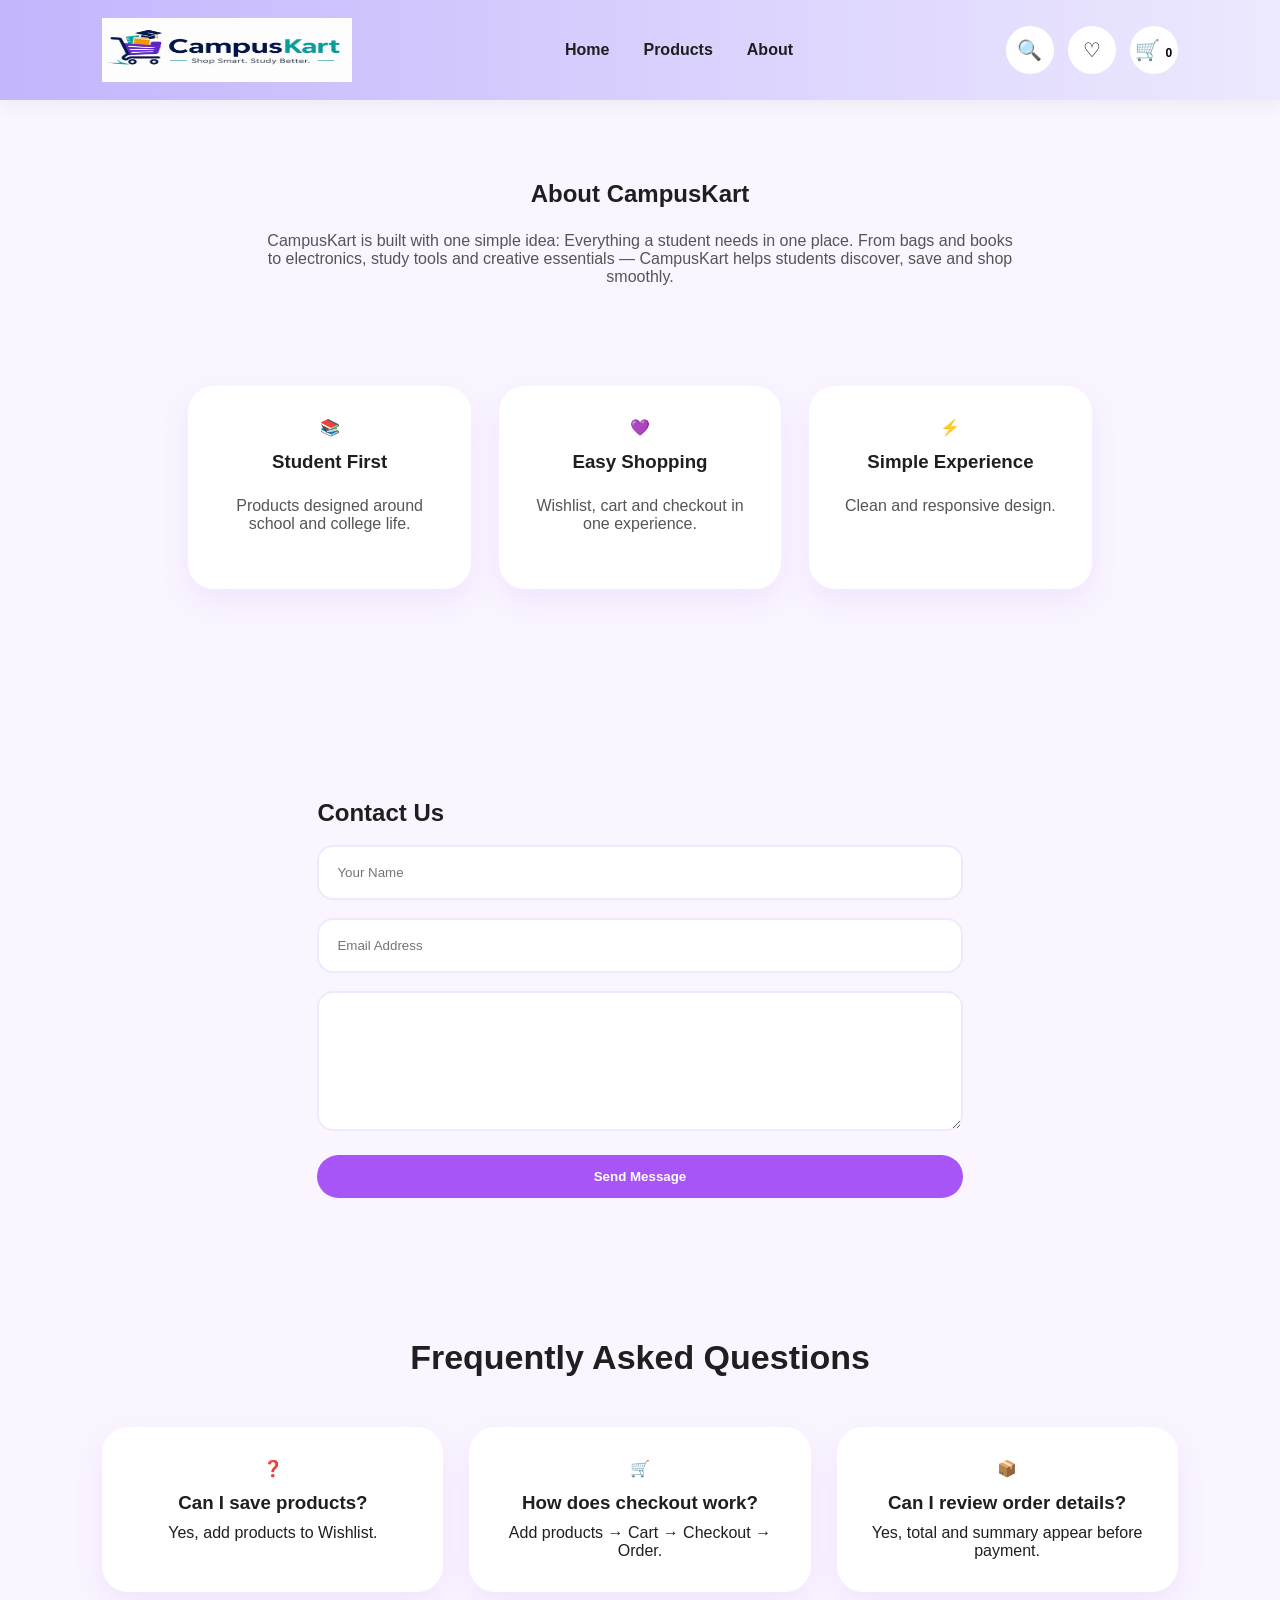
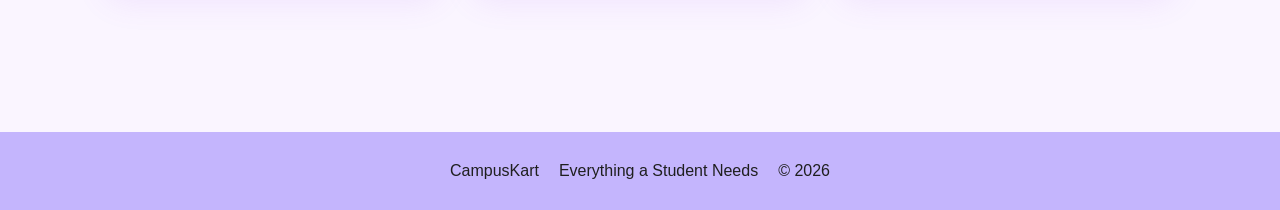
==== about.html @ d4aa6871 "first commit" ====
<!DOCTYPE html>
<html lang="en">

<head>

<meta charset="UTF-8">

<meta
name="viewport"
content="width=device-width, initial-scale=1.0">

<title>

CampusKart | About

</title>

<link
rel="stylesheet"
href="css/style.css">

</head>



<body>



<!-- NAVBAR -->

<header class="navbar">

<div class="logo">

<a href="index.html">

<img
src="images/iykyk.jpeg"width=250px>

</a>

</div>



<nav>

<ul class="nav-links">

<li>

<a href="index.html">

Home

</a>

</li>

<li>

<a href="products.html">

Products

</a>

</li>

<li>

<a href="about.html">

About

</a>

</li>

</ul>

</nav>



<div class="nav-actions">

<button
class="icon-btn"
onclick="openSearch()">

🔍

</button>



<a href="wishlist.html">

<button class="icon-btn">

♡

</button>

</a>



<a href="cart.html">

<button class="icon-btn">

🛒

<span id="cartCount">

0

</span>

</button>

</a>

</div>

</header>





<!-- HERO -->

<section
class="about-preview">

<h1>

About CampusKart

</h1>



<p>

CampusKart is built with one simple idea:

Everything a student needs in one place.

From bags and books to electronics,
study tools and creative essentials —
CampusKart helps students discover,
save and shop smoothly.

</p>





<div
class="features"
style="margin-top:40px;">

<div class="feature">

📚

<h3>

Student First

</h3>

<p>

Products designed around school and college life.

</p>

</div>



<div class="feature">

💜

<h3>

Easy Shopping

</h3>

<p>

Wishlist, cart and checkout in one experience.

</p>

</div>



<div class="feature">

⚡

<h3>

Simple Experience

</h3>

<p>

Clean and responsive design.

</p>

</div>

</div>

</section>





<!-- CONTACT -->

<section
class="checkout-box">

<h2>

Contact Us

</h2>



<input
type="text"
placeholder="Your Name">



<input
type="email"
placeholder="Email Address">



<textarea
placeholder="Write your message">

</textarea>



<button
class="primary-btn"
style="
width:100%;
margin-top:20px;
"

onclick="sendMessage()">

Send Message

</button>

</section>





<!-- FAQ -->

<section
class="home-categories">

<h2>

Frequently Asked Questions

</h2>



<div class="products">




<div class="feature">

❓

<h3>

Can I save products?

</h3>

<p>

Yes, add products to Wishlist.

</p>

</div>





<div class="feature">

🛒

<h3>

How does checkout work?

</h3>

<p>

Add products → Cart → Checkout → Order.

</p>

</div>





<div class="feature">

📦

<h3>

Can I review order details?

</h3>

<p>

Yes, total and summary appear before payment.

</p>

</div>



</div>

</section>





<footer>

<div>

CampusKart

</div>

<div>

Everything a Student Needs

</div>

<div>

© 2026

</div>

</footer>





<script src="js/script.js"></script>



<script>

function sendMessage(){

alert(

"Message Sent Successfully 💜"

);

}

</script>

</body>

</html>
---- css/style.css ----
/* ==========================
CAMPUSKART FINAL UI
========================== */

*{
margin:0;
padding:0;
box-sizing:border-box;
font-family:
"Segoe UI",
sans-serif;
}



:root{

--primary:#c4b5fd;

--secondary:#ede9fe;

--accent:#a855f7;

--bg:#faf5ff;

--card:#ffffff;

--text:#1f1f1f;

--shadow:
0 12px 30px
rgba(
168,
85,
247,
0.10
);

}



body{

background:var(--bg);

color:var(--text);

overflow-x:hidden;

}



/* ===================
NAVBAR
=================== */

.navbar{

position:sticky;

top:0;

z-index:1000;

display:flex;

align-items:center;

justify-content:space-between;

padding:

18px 8%;

background:

linear-gradient(
90deg,
var(--primary),
var(--secondary)
);

box-shadow:

0 6px 18px
rgba(
0,
0,
0,
0.05
);

}



.logo img{

height:64px;

display:block;

}



.nav-links{

display:flex;

gap:34px;

list-style:none;

}



.nav-links a{

text-decoration:none;

color:var(--text);

font-weight:700;

transition:.25s;

}



.nav-links a:hover{

color:var(--accent);

}



.nav-actions{

display:flex;

gap:14px;

align-items:center;

}



.icon-btn{

width:48px;

height:48px;

border:none;

border-radius:50%;

background:white;

cursor:pointer;

font-size:20px;

transition:.25s;

}



.icon-btn:hover{

transform:scale(1.08);

}



#cartCount{

font-size:12px;

font-weight:800;

}



/* ===================
BUTTONS
=================== */

.primary-btn{

border:none;

cursor:pointer;

padding:

14px 26px;

border-radius:999px;

background:var(--accent);

color:white;

font-weight:700;

transition:.25s;

}



.primary-btn:hover{

transform:

translateY(-2px);

}



.secondary-btn{

border:none;

cursor:pointer;

padding:

14px 26px;

border-radius:999px;

background:var(--secondary);

color:var(--accent);

font-weight:700;

}



a{

text-decoration:none;

}



/* ===================
HERO
=================== */

.hero{

display:grid;

grid-template-columns:

1fr
1fr;

padding:

70px 8%;

align-items:center;

gap:40px;

}



.hero h1{

font-size:58px;

line-height:1.1;

}



.hero p{

margin-top:20px;

font-size:18px;

}



.hero-text{

color:#555;

max-width:550px;

}



.hero-buttons{

margin-top:35px;

display:flex;

gap:18px;

flex-wrap:wrap;

}



.hero-right img{

width:100%;

border-radius:30px;

box-shadow:var(--shadow);

}



/* ===================
FEATURES
=================== */

.features{

padding:

60px 8%;

display:grid;

grid-template-columns:

repeat(
3,
1fr
);

gap:28px;

}



.feature{

background:var(--card);

padding:32px;

border-radius:26px;

box-shadow:var(--shadow);

text-align:center;

}



.feature h3{

margin-top:14px;

margin-bottom:10px;

}



/* ===================
SECTION
=================== */

.home-categories{

padding:

70px 8%;

}



.home-categories h2{

text-align:center;

margin-bottom:50px;

font-size:34px;

}



/* ===================
GRID
=================== */

.products{

display:grid;

grid-template-columns:

repeat(
auto-fit,
minmax(
250px,
1fr
)

);

gap:26px;

}



/* ===================
CATEGORY CARD
=================== */

.category-card{

background:white;

border-radius:28px;

overflow:hidden;

box-shadow:var(--shadow);

transition:.25s;

}



.category-card:hover{

transform:

translateY(-8px);

}



.category-card img{

width:100%;

height:250px;

object-fit:cover;

}



.category-card h3{

padding:24px;

text-align:center;

}



/* ===================
PRODUCT
=================== */

.product-card{

background:white;

padding:20px;

border-radius:24px;

box-shadow:var(--shadow);

}



.product-card img{

width:100%;

height:230px;

object-fit:cover;

border-radius:18px;

}



.product-card h3{

margin-top:18px;

}



.product-card p{

margin-top:10px;

font-weight:700;

}



.product-actions{

display:flex;

gap:10px;

margin-top:18px;

flex-wrap:wrap;

}



.product-actions button{

flex:1;

}



/* ===================
CART
=================== */

.cart-item{

background:white;

padding:22px;

border-radius:22px;

box-shadow:var(--shadow);

display:flex;

justify-content:space-between;

align-items:center;

margin-bottom:20px;

gap:20px;

}



.cart-item img{

width:120px;

height:120px;

object-fit:cover;

border-radius:16px;

}



.qty{

display:flex;

gap:10px;

align-items:center;

margin-top:14px;

}



.qty button{

width:36px;

height:36px;

border:none;

border-radius:50%;

background:var(--primary);

cursor:pointer;

}



/* ===================
TOTAL
=================== */

.total-box{

margin-top:40px;

background:white;

padding:30px;

border-radius:24px;

box-shadow:var(--shadow);

}



/* ===================
CHECKOUT
=================== */

.checkout-box{

padding:

70px 8%;

max-width:850px;

margin:auto;

}



input,
textarea,
select{

width:100%;

padding:18px;

margin-top:18px;

border:

2px solid
var(--secondary);

border-radius:16px;

background:white;

}



textarea{

min-height:140px;

resize:vertical;

}



/* ===================
ABOUT
=================== */

.about-preview{

padding:

80px 8%;

text-align:center;

}



.about-preview p{

margin:

24px auto;

max-width:750px;

color:#555;

}



/* ===================
FOOTER
=================== */

footer{

margin-top:70px;

padding:30px;

text-align:center;

background:var(--primary);

display:flex;

flex-wrap:wrap;

justify-content:center;

gap:20px;

}



/* ===================
EMPTY STATE
=================== */

#emptyCart,
#emptyWishlist{

padding:90px;

}



/* ===================
MOBILE
=================== */

@media(
max-width:900px
){

.hero{

grid-template-columns:

1fr;

}



.hero h1{

font-size:42px;

}



.features{

grid-template-columns:

1fr;

}



.navbar{

flex-wrap:wrap;

gap:18px;

}



.nav-links{

gap:20px;

}



.cart-item{

flex-direction:column;

align-items:flex-start;

}

}
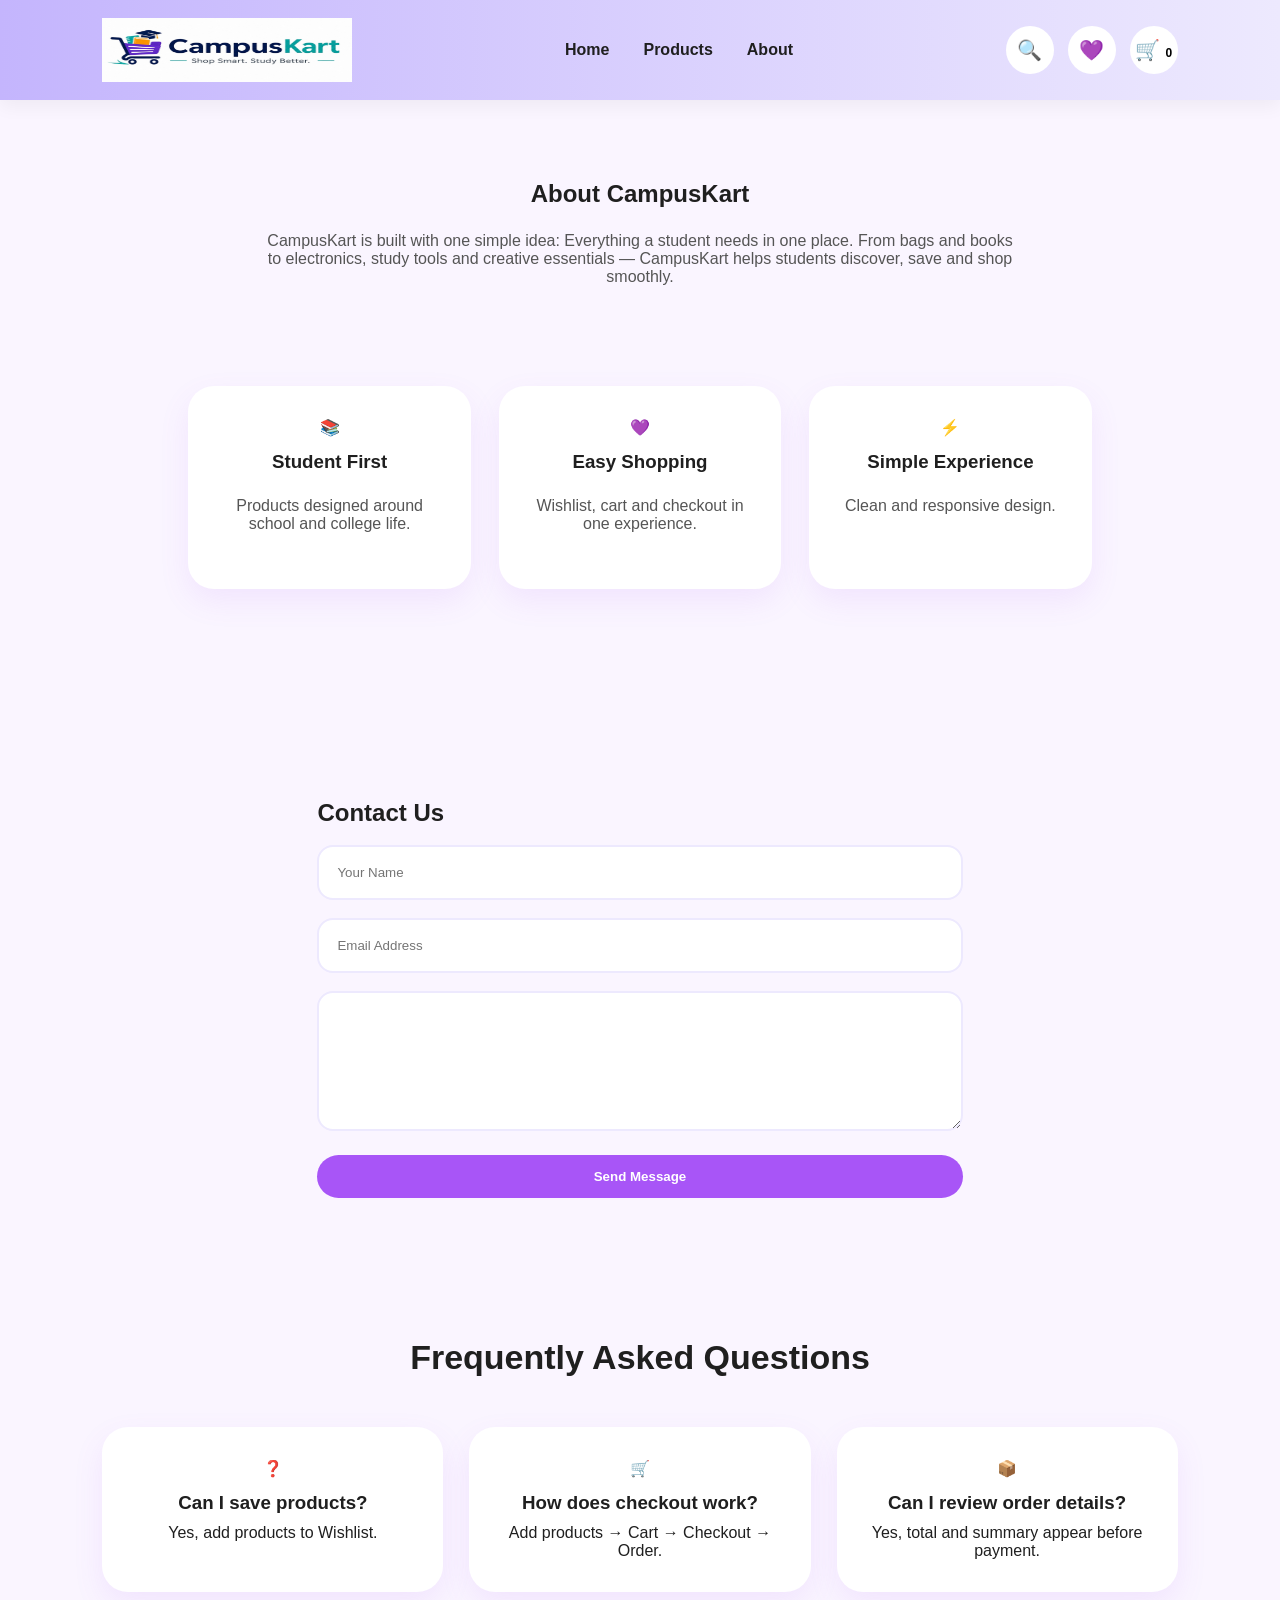
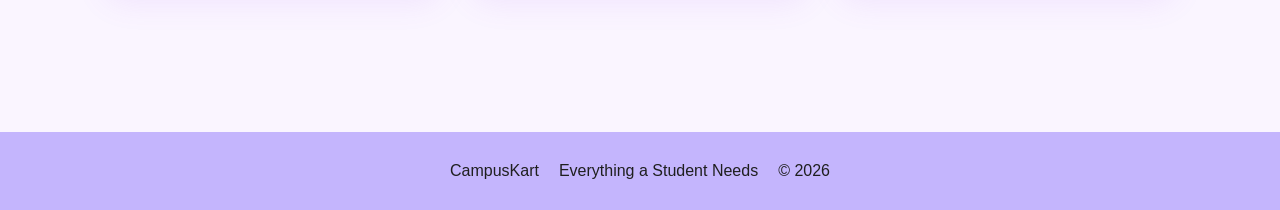
==== commit ce553a44: "update" ====
--- a/about.html
+++ b/about.html
@@ -100,7 +100,7 @@
 
 <button class="icon-btn">
 
-♡
+💜
 
 </button>
 
